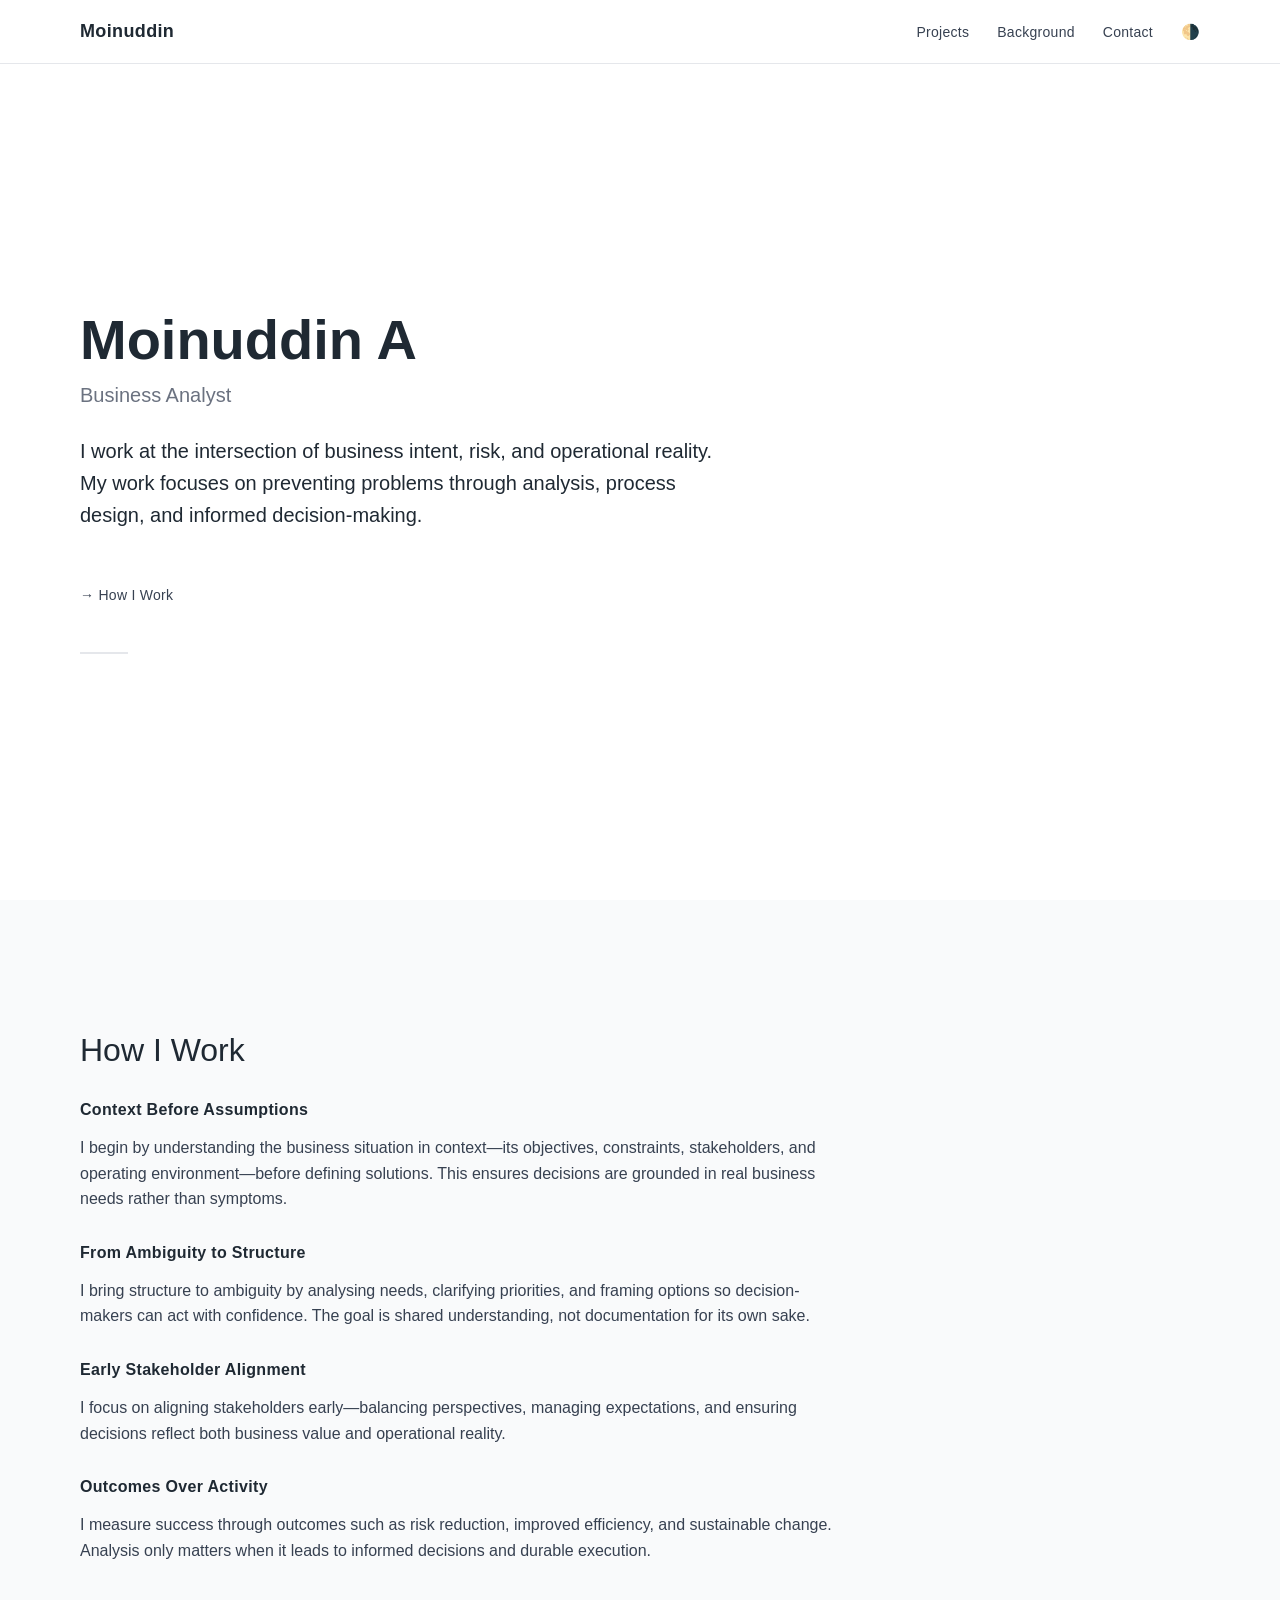
==== index.html @ 9711dbd6 "Add 'How I Work' section to index.html Added 'How I Work' section with detailed descriptions of work" ====
<!DOCTYPE html>
<html lang="en">
<head>
  <meta charset="UTF-8">
  <title>Moinuddin A | Business Analyst</title>
  <link rel="stylesheet" href="style.css">
</head>

<body>
  <!-- NAVIGATION BAR -->
<header class="navbar">
  <div class="nav-left">
    <span class="logo">Moinuddin</span>
  </div>

  <nav class="nav-right">
    <a href="projects.html">Projects</a>
    <a href="#">Background</a>
    <a href="#">Contact</a>
    <span class="theme-toggle">🌗</span>
  </nav>
</header>

  <!-- HERO SECTION -->
  <section class="hero">
    <div class="hero-left">
      <h1>Moinuddin A</h1>
      <h2>Business Analyst</h2>

      <p class="hook">
        I work at the intersection of business intent, risk, and operational reality.<br>
        My work focuses on preventing problems through analysis, process design, and informed decision-making.
       
      </p>
       <a href="#how-i-work" class="how-link">→ How I Work</a>

    

    <div class="hero-right">
      <!-- abstract visual will come later -->
    </div>
  </section>
  

 <!-- HOW I WORK SECTION -->
<section id="how-i-work" class="how-i-work">

  <h3>How I Work</h3>

  <div class="work-block">
    <h4>Context Before Assumptions</h4>
    <p>
      I begin by understanding the business situation in context—its objectives,
      constraints, stakeholders, and operating environment—before defining solutions.
      This ensures decisions are grounded in real business needs rather than symptoms.
    </p>
  </div>

  <div class="work-block">
    <h4>From Ambiguity to Structure</h4>
    <p>
      I bring structure to ambiguity by analysing needs, clarifying priorities,
      and framing options so decision-makers can act with confidence.
      The goal is shared understanding, not documentation for its own sake.
    </p>
  </div>

  <div class="work-block">
    <h4>Early Stakeholder Alignment</h4>
    <p>
      I focus on aligning stakeholders early—balancing perspectives, managing
      expectations, and ensuring decisions reflect both business value and
      operational reality.
    </p>
  </div>

  <div class="work-block">
    <h4>Outcomes Over Activity</h4>
    <p>
      I measure success through outcomes such as risk reduction, improved
      efficiency, and sustainable change. Analysis only matters when it leads
      to informed decisions and durable execution.
    </p>
  </div>

</section>
<script src="script.js"></script>
</body>
</html>
---- style.css ----
/* =========================
   GLOBAL RESET & BASE
   ========================= */

* {
  box-sizing: border-box;
}

body {
  margin: 0;
  font-family: -apple-system, BlinkMacSystemFont, "Segoe UI", Roboto, Arial, sans-serif;
  color: #1f2933;
  background: #ffffff;
}

/* =========================
   NAVBAR
   ========================= */

.navbar {
  position: fixed;
  top: 0;
  left: 0;
  right: 0;
  height: 64px;
  padding: 0 80px;
  display: flex;
  justify-content: space-between;
  align-items: center;
  background: #ffffff;
  border-bottom: 1px solid #e5e7eb;
  z-index: 1000;
}

.logo {
  font-size: 18px;
  font-weight: 600;
  letter-spacing: 0.02em;
}

.nav-right {
  display: flex;
  align-items: center;
  gap: 28px;
}

.nav-right a {
  text-decoration: none;
  color: #374151;
  font-size: 14px;
  letter-spacing: 0.02em;
}

.nav-right a:hover {
  color: #1e40af;
}

/* Active tab indicator (used on other pages) */
.nav-right a.active {
  border-bottom: 2px solid #1e40af;
  padding-bottom: 4px;
}

.theme-toggle {
  cursor: pointer;
  font-size: 15px;
}

/* =========================
   HERO SECTION
   ========================= */

.hero {
  display: flex;
  align-items: center;
  min-height: 100vh;
  padding: 140px 80px 80px;
}

.hero-left {
  width: 60%;
}

/* Subtle anchor under hero content */
.hero-left::after {
  content: "";
  display: block;
  margin-top: 48px;
  width: 48px;
  height: 2px;
  background-color: #e5e7eb;
}

.hero-right {
  width: 40%;
}

/* =========================
   TEXT HIERARCHY
   ========================= */

h1 {
  font-size: 56px;
  font-weight: 600;
  margin: 0 0 12px 0;
}

h2 {
  font-size: 20px;
  font-weight: 400;
  margin: 0 0 28px 0;
  color: #6b7280;
}

.hook {
  font-size: 20px;
  line-height: 1.6;
  max-width: 640px;
  margin-bottom: 32px;
}

/* =========================
   HOW I WORK LINK
   ========================= */

.how-link {
  display: inline-block;
  margin-top: 24px;
  font-size: 14px;
  color: #374151;
  text-decoration: none;
  letter-spacing: 0.02em;
}

.how-link:hover {
  color: #1e40af;
}

/* =========================
   HOW I WORK SECTION
   ========================= */

.how-i-work {
  padding: 100px 80px;
  background: #f9fafb;
}

.how-i-work h3 {
  font-size: 32px;
  font-weight: 500;
  margin-bottom: 32px;
}

.work-block {
  max-width: 760px;
  margin-bottom: 32px;
}

.work-block h4 {
  font-size: 16px;
  font-weight: 600;
  margin-bottom: 8px;
  letter-spacing: 0.02em;
}

.work-block p {
  font-size: 16px;
  line-height: 1.6;
  color: #374151;
}

/* =========================
   UTILITIES
   ========================= */

.hidden {
  display: none;
}
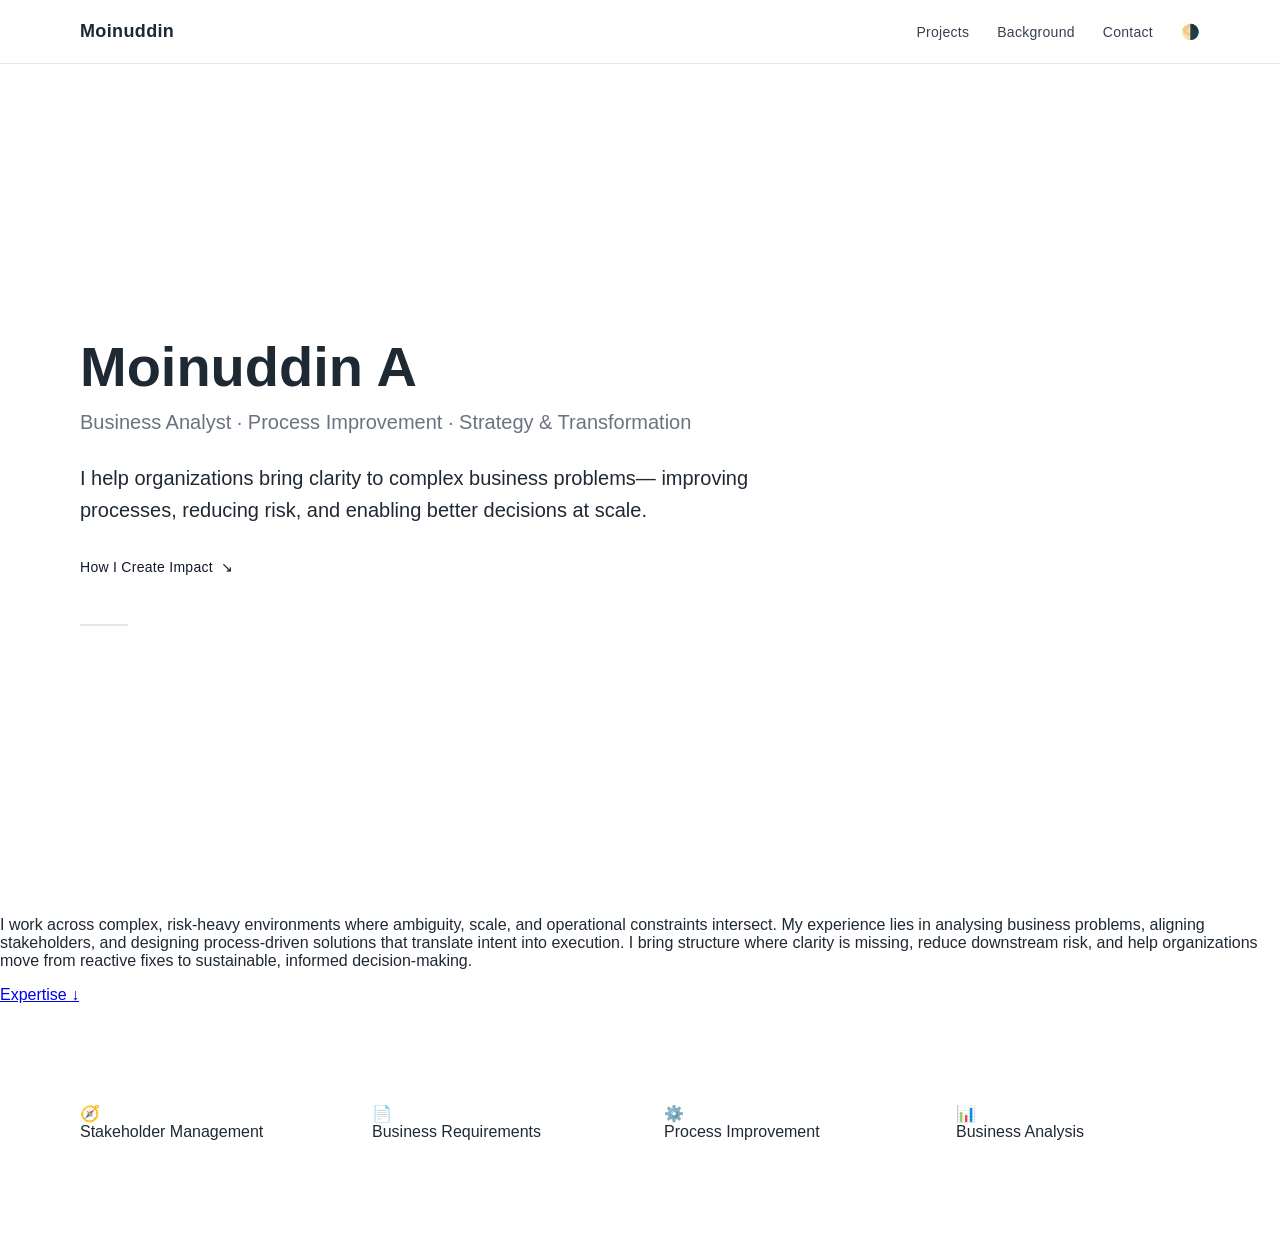
==== commit 94fa1edb: "Refactor index.html for improved clarity and structure Updated HTML structure and improved content f" ====
--- a/index.html
+++ b/index.html
@@ -1,89 +1,90 @@
 <!DOCTYPE html>
 <html lang="en">
 <head>
-  <meta charset="UTF-8">
+  <meta charset="UTF-8" />
   <title>Moinuddin A | Business Analyst</title>
-  <link rel="stylesheet" href="style.css">
+  <link rel="stylesheet" href="style.css" />
 </head>
 
 <body>
-  <!-- NAVIGATION BAR -->
-<header class="navbar">
-  <div class="nav-left">
-    <span class="logo">Moinuddin</span>
-  </div>
 
-  <nav class="nav-right">
-    <a href="projects.html">Projects</a>
-    <a href="#">Background</a>
-    <a href="#">Contact</a>
-    <span class="theme-toggle">🌗</span>
-  </nav>
-</header>
+  <!-- NAV -->
+  <header class="navbar">
+    <div class="logo">Moinuddin</div>
+    <nav class="nav-right">
+      <a href="projects.html">Projects</a>
+      <a href="#">Background</a>
+      <a href="#">Contact</a>
+      <span class="theme-toggle">🌗</span>
+    </nav>
+  </header>
 
-  <!-- HERO SECTION -->
+  <!-- HERO -->
   <section class="hero">
     <div class="hero-left">
       <h1>Moinuddin A</h1>
-      <h2>Business Analyst</h2>
+      <h2>Business Analyst · Process Improvement · Strategy & Transformation</h2>
 
       <p class="hook">
-        I work at the intersection of business intent, risk, and operational reality.<br>
-        My work focuses on preventing problems through analysis, process design, and informed decision-making.
-       
+        I help organizations bring clarity to complex business problems—
+        improving processes, reducing risk, and enabling better decisions at scale.
       </p>
-       <a href="#how-i-work" class="how-link">→ How I Work</a>
 
-    
-
-    <div class="hero-right">
-      <!-- abstract visual will come later -->
+      <a href="#how-i-work" class="how-link">
+        How I Create Impact <span>↘</span>
+      </a>
     </div>
   </section>
-  
 
- <!-- HOW I WORK SECTION -->
-<section id="how-i-work" class="how-i-work">
+  <!-- HOW I WORK : PARAGRAPH -->
+  <section id="how-i-work" class="how-work">
+    <div class="how-text">
+      <p>
+        I work across complex, risk-heavy environments where ambiguity,
+        scale, and operational constraints intersect.
+        My experience lies in analysing business problems,
+        aligning stakeholders, and designing process-driven solutions
+        that translate intent into execution.
+        I bring structure where clarity is missing,
+        reduce downstream risk,
+        and help organizations move from reactive fixes
+        to sustainable, informed decision-making.
+      </p>
+    </div>
 
-  <h3>How I Work</h3>
+    <div class="expertise-anchor">
+      <a href="#expertise">Expertise <span>↓</span></a>
+    </div>
+  </section>
 
-  <div class="work-block">
-    <h4>Context Before Assumptions</h4>
-    <p>
-      I begin by understanding the business situation in context—its objectives,
-      constraints, stakeholders, and operating environment—before defining solutions.
-      This ensures decisions are grounded in real business needs rather than symptoms.
-    </p>
-  </div>
+  <!-- EXPERTISE -->
+  <section id="expertise" class="expertise">
 
-  <div class="work-block">
-    <h4>From Ambiguity to Structure</h4>
-    <p>
-      I bring structure to ambiguity by analysing needs, clarifying priorities,
-      and framing options so decision-makers can act with confidence.
-      The goal is shared understanding, not documentation for its own sake.
-    </p>
-  </div>
+    <div class="skill" data-info="Aligning diverse stakeholders to establish shared understanding and informed decision-making.">
+      <div class="icon">🧭</div>
+      <span>Stakeholder Management</span>
+    </div>
 
-  <div class="work-block">
-    <h4>Early Stakeholder Alignment</h4>
-    <p>
-      I focus on aligning stakeholders early—balancing perspectives, managing
-      expectations, and ensuring decisions reflect both business value and
-      operational reality.
-    </p>
-  </div>
+    <div class="skill" data-info="Translating business needs into clear, structured requirements that guide delivery.">
+      <div class="icon">📄</div>
+      <span>Business Requirements</span>
+    </div>
 
-  <div class="work-block">
-    <h4>Outcomes Over Activity</h4>
-    <p>
-      I measure success through outcomes such as risk reduction, improved
-      efficiency, and sustainable change. Analysis only matters when it leads
-      to informed decisions and durable execution.
-    </p>
-  </div>
+    <div class="skill" data-info="Designing scalable, efficient processes that reduce operational risk and improve outcomes.">
+      <div class="icon">⚙️</div>
+      <span>Process Improvement</span>
+    </div>
 
-</section>
-<script src="script.js"></script>
+    <div class="skill" data-info="Using data to identify patterns, support decisions, and measure impact.">
+      <div class="icon">📊</div>
+      <span>Business Analysis</span>
+    </div>
+
+  </section>
+
+  <!-- TOOLTIP -->
+  <div id="tooltip"></div>
+
+  <script src="script.js"></script>
 </body>
 </html>
--- a/style.css
+++ b/style.css
@@ -1,5 +1,5 @@
 /* =========================
-   GLOBAL RESET & BASE
+   GLOBAL BASE
    ========================= */
 
 * {
@@ -14,7 +14,7 @@
 }
 
 /* =========================
-   NAVBAR
+   NAVIGATION BAR
    ========================= */
 
 .navbar {
@@ -55,12 +55,6 @@
   color: #1e40af;
 }
 
-/* Active tab indicator (used on other pages) */
-.nav-right a.active {
-  border-bottom: 2px solid #1e40af;
-  padding-bottom: 4px;
-}
-
 .theme-toggle {
   cursor: pointer;
   font-size: 15px;
@@ -81,7 +75,6 @@
   width: 60%;
 }
 
-/* Subtle anchor under hero content */
 .hero-left::after {
   content: "";
   display: block;
@@ -115,64 +108,95 @@
 .hook {
   font-size: 20px;
   line-height: 1.6;
-  max-width: 640px;
+  max-width: 680px;
   margin-bottom: 32px;
 }
 
 /* =========================
-   HOW I WORK LINK
+   HERO LINK
    ========================= */
 
 .how-link {
-  display: inline-block;
-  margin-top: 24px;
-  font-size: 14px;
-  color: #374151;
+  display: inline-flex;
+  align-items: center;
+  gap: 8px;
+  font-size: 14px;
+  color: #111827;
   text-decoration: none;
   letter-spacing: 0.02em;
 }
 
-.how-link:hover {
-  color: #1e40af;
-}
-
-/* =========================
-   HOW I WORK SECTION
-   ========================= */
-
-.how-i-work {
+.how-link span {
+  transition: transform 0.3s ease;
+}
+
+.how-link:hover span {
+  transform: translateX(4px);
+}
+
+/* =========================
+   IMPACT SECTION
+   ========================= */
+
+.impact {
   padding: 100px 80px;
   background: #f9fafb;
-}
-
-.how-i-work h3 {
-  font-size: 32px;
-  font-weight: 500;
-  margin-bottom: 32px;
-}
-
-.work-block {
-  max-width: 760px;
-  margin-bottom: 32px;
-}
-
-.work-block h4 {
+  border-top: 1px solid #e5e7eb;
+}
+
+.impact-text {
+  max-width: 820px;
+  font-size: 18px;
+  line-height: 1.7;
+  color: #1f2933;
+}
+
+.expertise-link {
+  display: inline-flex;
+  align-items: center;
+  gap: 8px;
+  margin-top: 40px;
+  font-size: 14px;
+  color: #111827;
+  text-decoration: none;
+}
+
+.expertise-link span {
+  transition: transform 0.3s ease;
+}
+
+.expertise-link:hover span {
+  transform: translateY(4px);
+}
+
+/* =========================
+   EXPERTISE SECTION
+   ========================= */
+
+.expertise {
+  padding: 100px 80px;
+  display: grid;
+  grid-template-columns: repeat(auto-fit, minmax(240px, 1fr));
+  gap: 48px;
+}
+
+.expertise-item {
+  max-width: 320px;
+}
+
+.expertise-item .icon {
+  font-size: 22px;
+}
+
+.expertise-item h4 {
+  margin: 16px 0 8px;
   font-size: 16px;
   font-weight: 600;
-  margin-bottom: 8px;
-  letter-spacing: 0.02em;
-}
-
-.work-block p {
-  font-size: 16px;
+  letter-spacing: 0.02em;
+}
+
+.expertise-item p {
+  font-size: 14px;
   line-height: 1.6;
-  color: #374151;
-}
-
-/* =========================
-   UTILITIES
-   ========================= */
-
-.hidden {
-  display: none;
-}
+  color: #4b5563;
+}
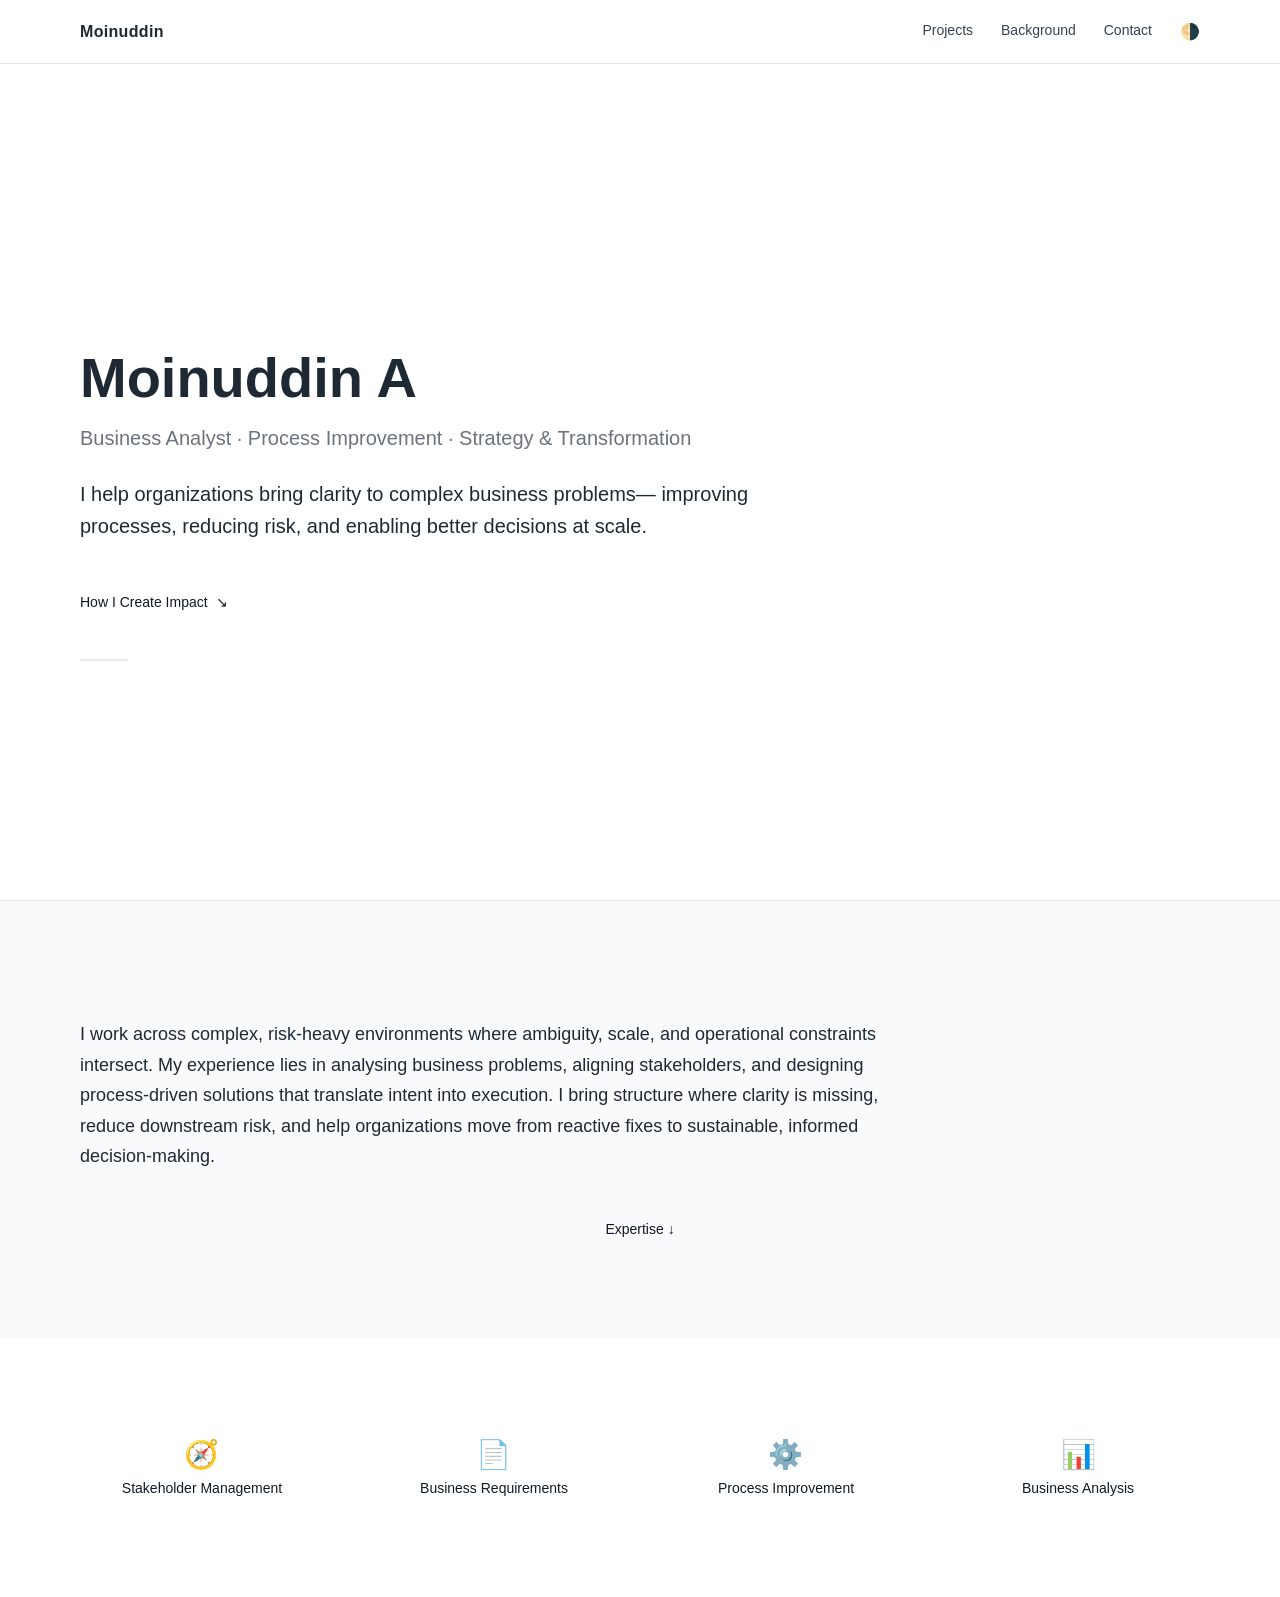
==== commit d5f242f4: "Update expertise anchor link and ID" ====
--- a/index.html
+++ b/index.html
@@ -52,9 +52,9 @@
       </p>
     </div>
 
-    <div class="expertise-anchor">
-      <a href="#expertise">Expertise <span>↓</span></a>
-    </div>
+  <div class="expertise-anchor">
+  <a href="#" id="expertiseToggle">Expertise <span>↓</span></a>
+</div>
   </section>
 
   <!-- EXPERTISE -->
--- a/style.css
+++ b/style.css
@@ -1,7 +1,4 @@
-/* =========================
-   GLOBAL BASE
-   ========================= */
-
+/* ===== BASE ===== */
 * {
   box-sizing: border-box;
 }
@@ -13,10 +10,7 @@
   background: #ffffff;
 }
 
-/* =========================
-   NAVIGATION BAR
-   ========================= */
-
+/* ===== NAV ===== */
 .navbar {
   position: fixed;
   top: 0;
@@ -33,14 +27,12 @@
 }
 
 .logo {
-  font-size: 18px;
   font-weight: 600;
   letter-spacing: 0.02em;
 }
 
 .nav-right {
   display: flex;
-  align-items: center;
   gap: 28px;
 }
 
@@ -48,31 +40,22 @@
   text-decoration: none;
   color: #374151;
   font-size: 14px;
-  letter-spacing: 0.02em;
 }
 
 .nav-right a:hover {
   color: #1e40af;
 }
 
-.theme-toggle {
-  cursor: pointer;
-  font-size: 15px;
-}
-
-/* =========================
-   HERO SECTION
-   ========================= */
-
+/* ===== HERO ===== */
 .hero {
+  min-height: 100vh;
+  padding: 140px 80px 80px;
   display: flex;
   align-items: center;
-  min-height: 100vh;
-  padding: 140px 80px 80px;
 }
 
 .hero-left {
-  width: 60%;
+  max-width: 720px;
 }
 
 .hero-left::after {
@@ -81,49 +64,35 @@
   margin-top: 48px;
   width: 48px;
   height: 2px;
-  background-color: #e5e7eb;
+  background: #e5e7eb;
 }
-
-.hero-right {
-  width: 40%;
-}
-
-/* =========================
-   TEXT HIERARCHY
-   ========================= */
 
 h1 {
   font-size: 56px;
-  font-weight: 600;
-  margin: 0 0 12px 0;
+  margin-bottom: 12px;
 }
 
 h2 {
   font-size: 20px;
   font-weight: 400;
-  margin: 0 0 28px 0;
   color: #6b7280;
+  margin-bottom: 28px;
 }
 
 .hook {
   font-size: 20px;
   line-height: 1.6;
-  max-width: 680px;
-  margin-bottom: 32px;
 }
 
-/* =========================
-   HERO LINK
-   ========================= */
-
+/* ===== HERO LINK ===== */
 .how-link {
   display: inline-flex;
   align-items: center;
   gap: 8px;
+  margin-top: 32px;
   font-size: 14px;
   color: #111827;
   text-decoration: none;
-  letter-spacing: 0.02em;
 }
 
 .how-link span {
@@ -134,69 +103,64 @@
   transform: translateX(4px);
 }
 
-/* =========================
-   IMPACT SECTION
-   ========================= */
-
-.impact {
+/* ===== HOW I WORK ===== */
+.how-work {
   padding: 100px 80px;
   background: #f9fafb;
   border-top: 1px solid #e5e7eb;
 }
 
-.impact-text {
+.how-text p {
   max-width: 820px;
   font-size: 18px;
   line-height: 1.7;
-  color: #1f2933;
 }
 
-.expertise-link {
-  display: inline-flex;
-  align-items: center;
-  gap: 8px;
-  margin-top: 40px;
+.expertise-anchor {
+  margin-top: 48px;
+  text-align: center;
+}
+
+.expertise-anchor a {
+  text-decoration: none;
   font-size: 14px;
   color: #111827;
-  text-decoration: none;
 }
 
-.expertise-link span {
-  transition: transform 0.3s ease;
-}
-
-.expertise-link:hover span {
-  transform: translateY(4px);
-}
-
-/* =========================
-   EXPERTISE SECTION
-   ========================= */
-
+/* ===== EXPERTISE ===== */
 .expertise {
   padding: 100px 80px;
   display: grid;
-  grid-template-columns: repeat(auto-fit, minmax(240px, 1fr));
+  grid-template-columns: repeat(auto-fit, minmax(200px, 1fr));
   gap: 48px;
+  justify-items: center;
 }
 
-.expertise-item {
-  max-width: 320px;
+.skill {
+  text-align: center;
+  cursor: pointer;
 }
 
-.expertise-item .icon {
-  font-size: 22px;
+.skill .icon {
+  font-size: 28px;
+  margin-bottom: 8px;
 }
 
-.expertise-item h4 {
-  margin: 16px 0 8px;
-  font-size: 16px;
-  font-weight: 600;
-  letter-spacing: 0.02em;
+.skill span {
+  font-size: 14px;
+  color: #111827;
 }
 
-.expertise-item p {
-  font-size: 14px;
-  line-height: 1.6;
-  color: #4b5563;
+/* ===== TOOLTIP ===== */
+#tooltip {
+  position: absolute;
+  background: #111827;
+  color: #ffffff;
+  padding: 10px 14px;
+  border-radius: 6px;
+  font-size: 13px;
+  line-height: 1.4;
+  max-width: 240px;
+  display: none;
+  z-index: 2000;
 }
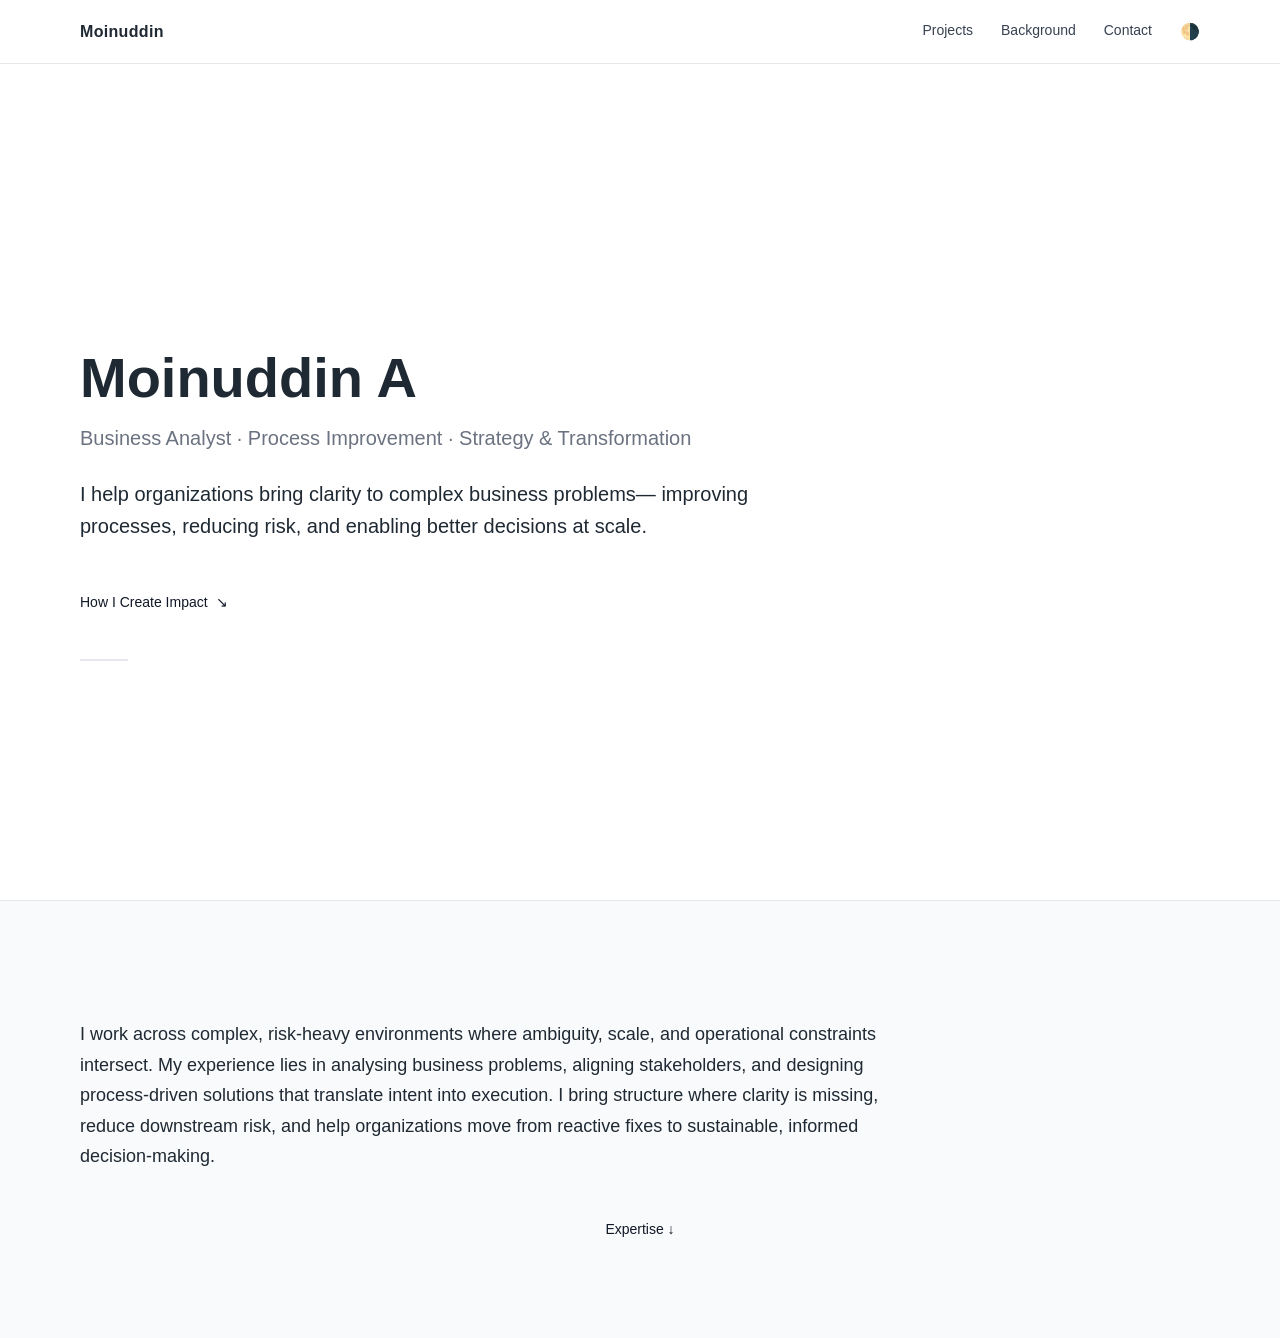
==== commit d6e168d6: "Fix expertise anchor link formatting" ====
--- a/index.html
+++ b/index.html
@@ -52,13 +52,13 @@
       </p>
     </div>
 
-  <div class="expertise-anchor">
-  <a href="#" id="expertiseToggle">Expertise <span>↓</span></a>
+ <div class="expertise-anchor">
+  <a href="#" id="expertiseToggle">Expertise ↓</a>
 </div>
   </section>
 
   <!-- EXPERTISE -->
-  <section id="expertise" class="expertise">
+  <section id="expertise" class="expertise hidden">
 
     <div class="skill" data-info="Aligning diverse stakeholders to establish shared understanding and informed decision-making.">
       <div class="icon">🧭</div>
--- a/style.css
+++ b/style.css
@@ -126,7 +126,26 @@
   font-size: 14px;
   color: #111827;
 }
+/* ===== COLLAPSED EXPERTISE ===== */
 
+.expertise.hidden {
+  display: none;
+}
+
+.expertise {
+  animation: fadeSlideUp 0.6s ease forwards;
+}
+
+@keyframes fadeSlideUp {
+  from {
+    opacity: 0;
+    transform: translateY(24px);
+  }
+  to {
+    opacity: 1;
+    transform: translateY(0);
+  }
+}
 /* ===== EXPERTISE ===== */
 .expertise {
   padding: 100px 80px;
@@ -164,3 +183,4 @@
   display: none;
   z-index: 2000;
 }
+
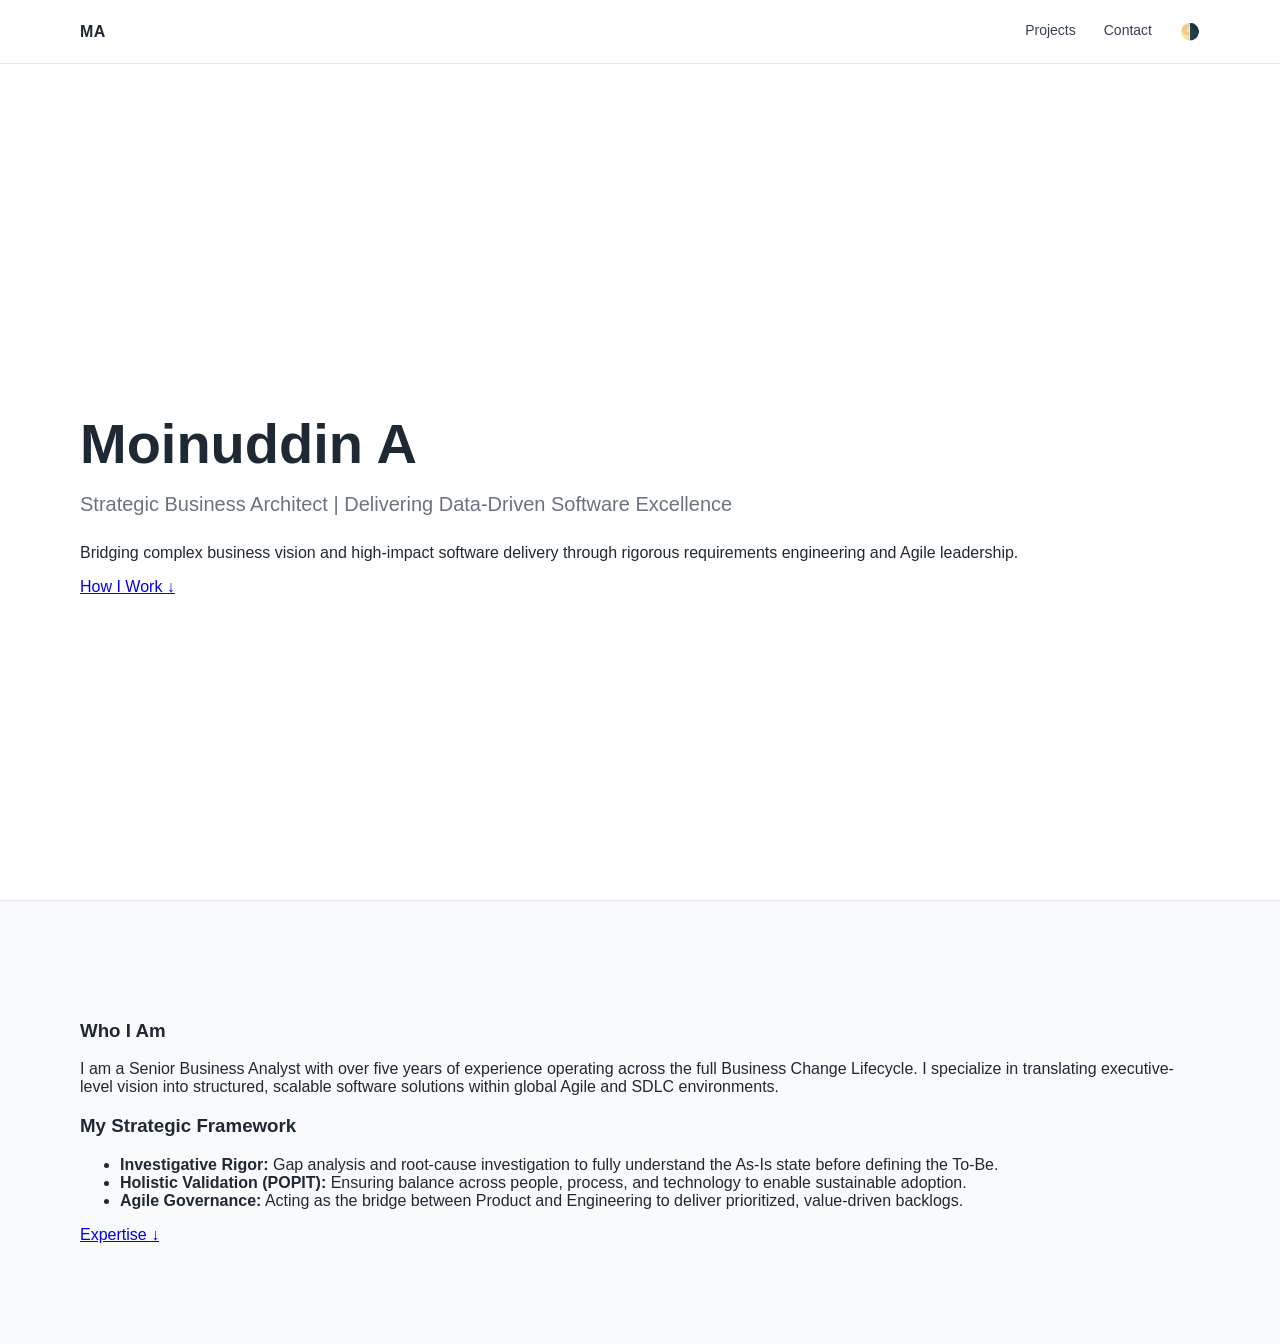
==== commit c130cddc: "Update title and restructure HTML layout" ====
--- a/index.html
+++ b/index.html
@@ -2,89 +2,114 @@
 <html lang="en">
 <head>
   <meta charset="UTF-8" />
-  <title>Moinuddin A | Business Analyst</title>
+  <title>Moinuddin A | Strategic Business Architect</title>
+  <meta name="viewport" content="width=device-width, initial-scale=1.0" />
   <link rel="stylesheet" href="style.css" />
 </head>
 
 <body>
 
-  <!-- NAV -->
-  <header class="navbar">
-    <div class="logo">Moinuddin</div>
-    <nav class="nav-right">
-      <a href="projects.html">Projects</a>
-      <a href="#">Background</a>
-      <a href="#">Contact</a>
-      <span class="theme-toggle">🌗</span>
-    </nav>
-  </header>
+<!-- ================= NAVBAR ================= -->
+<header class="navbar">
+  <div class="logo" id="homeBtn">MA</div>
 
-  <!-- HERO -->
-  <section class="hero">
-    <div class="hero-left">
-      <h1>Moinuddin A</h1>
-      <h2>Business Analyst · Process Improvement · Strategy & Transformation</h2>
+  <nav class="nav-right">
+    <a href="projects.html">Projects</a>
+    <a href="contact.html">Contact</a>
+    <span class="theme-toggle" id="themeToggle">🌗</span>
+  </nav>
+</header>
 
-      <p class="hook">
-        I help organizations bring clarity to complex business problems—
-        improving processes, reducing risk, and enabling better decisions at scale.
+<!-- ================= HERO ================= -->
+<section class="hero" id="home">
+  <div class="hero-center">
+    <h1>Moinuddin A</h1>
+
+    <h2>
+      Strategic Business Architect <span>|</span>
+      Delivering Data-Driven Software Excellence
+    </h2>
+
+    <p class="tagline">
+      Bridging complex business vision and high-impact software delivery
+      through rigorous requirements engineering and Agile leadership.
+    </p>
+
+    <a href="#" class="primary-action" id="howWorkBtn">
+      How I Work <span>↓</span>
+    </a>
+  </div>
+</section>
+
+<!-- ================= HOW I WORK (LAYER 1) ================= -->
+<section class="how-work hidden" id="howWork">
+  <div class="how-wrapper">
+
+    <div class="how-left">
+      <h3>Who I Am</h3>
+      <p>
+        I am a Senior Business Analyst with over five years of experience
+        operating across the full Business Change Lifecycle.
+        I specialize in translating executive-level vision into
+        structured, scalable software solutions within global
+        Agile and SDLC environments.
       </p>
 
-      <a href="#how-i-work" class="how-link">
-        How I Create Impact <span>↘</span>
-      </a>
-    </div>
-  </section>
-
-  <!-- HOW I WORK : PARAGRAPH -->
-  <section id="how-i-work" class="how-work">
-    <div class="how-text">
-      <p>
-        I work across complex, risk-heavy environments where ambiguity,
-        scale, and operational constraints intersect.
-        My experience lies in analysing business problems,
-        aligning stakeholders, and designing process-driven solutions
-        that translate intent into execution.
-        I bring structure where clarity is missing,
-        reduce downstream risk,
-        and help organizations move from reactive fixes
-        to sustainable, informed decision-making.
-      </p>
+      <h3>My Strategic Framework</h3>
+      <ul>
+        <li>
+          <strong>Investigative Rigor:</strong>
+          Gap analysis and root-cause investigation to fully
+          understand the As-Is state before defining the To-Be.
+        </li>
+        <li>
+          <strong>Holistic Validation (POPIT):</strong>
+          Ensuring balance across people, process, and technology
+          to enable sustainable adoption.
+        </li>
+        <li>
+          <strong>Agile Governance:</strong>
+          Acting as the bridge between Product and Engineering to
+          deliver prioritized, value-driven backlogs.
+        </li>
+      </ul>
     </div>
 
- <div class="expertise-anchor">
-  <a href="#" id="expertiseToggle">Expertise ↓</a>
-</div>
-  </section>
-
-  <!-- EXPERTISE -->
-  <section id="expertise" class="expertise hidden">
-
-    <div class="skill" data-info="Aligning diverse stakeholders to establish shared understanding and informed decision-making.">
-      <div class="icon">🧭</div>
-      <span>Stakeholder Management</span>
+    <div class="expertise-trigger">
+      <a href="#" id="expertiseBtn">Expertise <span>↓</span></a>
     </div>
 
-    <div class="skill" data-info="Translating business needs into clear, structured requirements that guide delivery.">
-      <div class="icon">📄</div>
-      <span>Business Requirements</span>
-    </div>
+  </div>
+</section>
 
-    <div class="skill" data-info="Designing scalable, efficient processes that reduce operational risk and improve outcomes.">
-      <div class="icon">⚙️</div>
-      <span>Process Improvement</span>
-    </div>
+<!-- ================= EXPERTISE (LAYER 2 – COLLAPSED) ================= -->
+<section class="expertise hidden" id="expertise">
 
-    <div class="skill" data-info="Using data to identify patterns, support decisions, and measure impact.">
-      <div class="icon">📊</div>
-      <span>Business Analysis</span>
-    </div>
+  <div class="skill" data-info="Elicitation, analysis, and documentation of functional specifications, user stories, and acceptance criteria.">
+    Requirements Engineering
+  </div>
 
-  </section>
+  <div class="skill" data-info="Modeling and optimization of enterprise workflows using BPMN 2.0 and UML diagrams.">
+    Business Process Modeling
+  </div>
 
-  <!-- TOOLTIP -->
-  <div id="tooltip"></div>
+  <div class="skill" data-info="Managing complex stakeholder ecosystems using RACI / RASCI to drive alignment.">
+    Stakeholder Management
+  </div>
 
-  <script src="script.js"></script>
+  <div class="skill" data-info="SQL-driven analysis and executive dashboards using Power BI and Tableau.">
+    Data Analytics & Visualization
+  </div>
+
+  <div class="skill" data-info="Leading QA and UAT validation to ensure alignment with the original business case.">
+    Solution Validation (QA/UAT)
+  </div>
+
+</section>
+
+<!-- ================= TOOLTIP ================= -->
+<div id="tooltip"></div>
+
+<script src="script.js"></script>
 </body>
 </html>
--- a/style.css
+++ b/style.css
@@ -183,4 +183,8 @@
   display: none;
   z-index: 2000;
 }
+#how-i-work,
+#expertise {
+  scroll-margin-top: 96px; /* 64px navbar + spacing */
+}
 
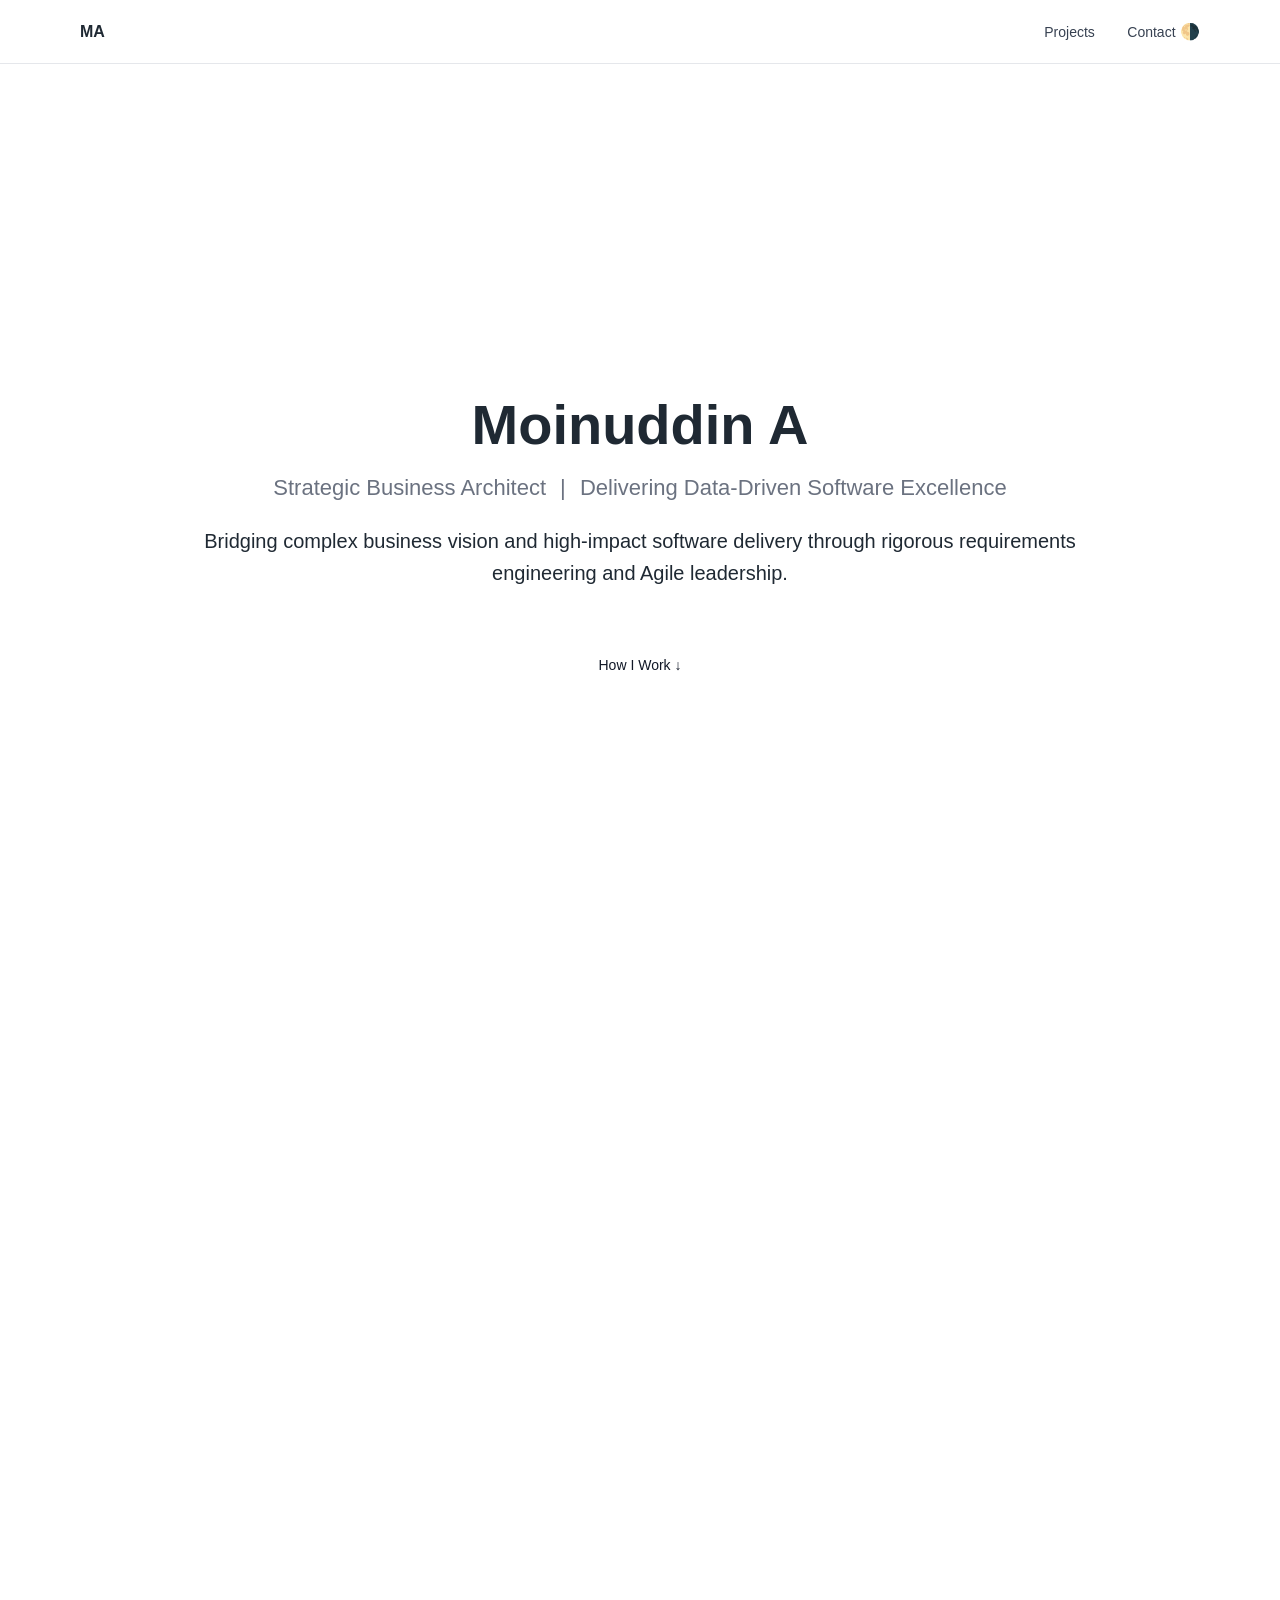
==== commit 4f3cefb0: "Remove 'hidden' class from how-work and expertise sections" ====
--- a/index.html
+++ b/index.html
@@ -42,7 +42,7 @@
 </section>
 
 <!-- ================= HOW I WORK (LAYER 1) ================= -->
-<section class="how-work hidden" id="howWork">
+<section class="how-work layer" id="howWork">
   <div class="how-wrapper">
 
     <div class="how-left">
@@ -83,7 +83,7 @@
 </section>
 
 <!-- ================= EXPERTISE (LAYER 2 – COLLAPSED) ================= -->
-<section class="expertise hidden" id="expertise">
+<section class="expertise layer" id="expertise">
 
   <div class="skill" data-info="Elicitation, analysis, and documentation of functional specifications, user stories, and acceptance criteria.">
     Requirements Engineering
--- a/style.css
+++ b/style.css
@@ -1,7 +1,5 @@
 /* ===== BASE ===== */
-* {
-  box-sizing: border-box;
-}
+* { box-sizing: border-box; }
 
 body {
   margin: 0;
@@ -10,7 +8,7 @@
   background: #ffffff;
 }
 
-/* ===== NAV ===== */
+/* ===== NAVBAR ===== */
 .navbar {
   position: fixed;
   top: 0;
@@ -28,146 +26,103 @@
 
 .logo {
   font-weight: 600;
-  letter-spacing: 0.02em;
-}
-
-.nav-right {
-  display: flex;
-  gap: 28px;
+  cursor: pointer;
 }
 
 .nav-right a {
-  text-decoration: none;
+  margin-left: 28px;
+  text-decoration: none;
+  font-size: 14px;
   color: #374151;
-  font-size: 14px;
-}
-
-.nav-right a:hover {
-  color: #1e40af;
 }
 
 /* ===== HERO ===== */
 .hero {
   min-height: 100vh;
-  padding: 140px 80px 80px;
+  padding-top: 120px;
   display: flex;
+  justify-content: center;
   align-items: center;
 }
 
-.hero-left {
-  max-width: 720px;
-}
-
-.hero-left::after {
-  content: "";
-  display: block;
-  margin-top: 48px;
-  width: 48px;
-  height: 2px;
-  background: #e5e7eb;
-}
-
-h1 {
+.hero-center {
+  text-align: center;
+  max-width: 900px;
+}
+
+.hero h1 {
   font-size: 56px;
-  margin-bottom: 12px;
-}
-
-h2 {
-  font-size: 20px;
+  margin-bottom: 16px;
+}
+
+.hero h2 {
+  font-size: 22px;
   font-weight: 400;
   color: #6b7280;
-  margin-bottom: 28px;
-}
-
-.hook {
+}
+
+.hero h2 span {
+  margin: 0 8px;
+}
+
+.tagline {
+  margin-top: 24px;
   font-size: 20px;
   line-height: 1.6;
 }
 
-/* ===== HERO LINK ===== */
-.how-link {
-  display: inline-flex;
-  align-items: center;
-  gap: 8px;
-  margin-top: 32px;
-  font-size: 14px;
+.primary-action {
+  display: inline-block;
+  margin-top: 48px;
+  font-size: 14px;
+  text-decoration: none;
   color: #111827;
-  text-decoration: none;
-}
-
-.how-link span {
-  transition: transform 0.3s ease;
-}
-
-.how-link:hover span {
-  transform: translateX(4px);
 }
 
 /* ===== HOW I WORK ===== */
 .how-work {
-  padding: 100px 80px;
+  padding: 120px 80px;
   background: #f9fafb;
-  border-top: 1px solid #e5e7eb;
-}
-
-.how-text p {
+}
+
+.how-wrapper {
+  max-width: 1100px;
+  margin: auto;
+}
+
+.how-left h3 {
+  margin-top: 32px;
+}
+
+.how-left p,
+.how-left li {
   max-width: 820px;
-  font-size: 18px;
   line-height: 1.7;
 }
 
-.expertise-anchor {
-  margin-top: 48px;
+.expertise-trigger {
   text-align: center;
-}
-
-.expertise-anchor a {
-  text-decoration: none;
-  font-size: 14px;
+  margin-top: 64px;
+}
+
+.expertise-trigger a {
+  font-size: 14px;
+  text-decoration: none;
   color: #111827;
 }
-/* ===== COLLAPSED EXPERTISE ===== */
-
-.expertise.hidden {
-  display: none;
-}
-
-.expertise {
-  animation: fadeSlideUp 0.6s ease forwards;
-}
-
-@keyframes fadeSlideUp {
-  from {
-    opacity: 0;
-    transform: translateY(24px);
-  }
-  to {
-    opacity: 1;
-    transform: translateY(0);
-  }
-}
+
 /* ===== EXPERTISE ===== */
 .expertise {
-  padding: 100px 80px;
+  padding: 120px 80px;
   display: grid;
-  grid-template-columns: repeat(auto-fit, minmax(200px, 1fr));
+  grid-template-columns: repeat(auto-fit, minmax(260px, 1fr));
   gap: 48px;
-  justify-items: center;
+  text-align: center;
 }
 
 .skill {
-  text-align: center;
+  font-size: 14px;
   cursor: pointer;
-}
-
-.skill .icon {
-  font-size: 28px;
-  margin-bottom: 8px;
-}
-
-.skill span {
-  font-size: 14px;
-  color: #111827;
 }
 
 /* ===== TOOLTIP ===== */
@@ -178,13 +133,97 @@
   padding: 10px 14px;
   border-radius: 6px;
   font-size: 13px;
-  line-height: 1.4;
+  display: none;
   max-width: 240px;
-  display: none;
   z-index: 2000;
 }
-#how-i-work,
+
+/* ===== UTIL ===== */
+.hidden { display: none; }
+/* ===== LAYER TRANSITIONS ===== */
+
+.layer {
+  opacity: 0;
+  transform: translateY(40px);
+  pointer-events: none;
+  transition: opacity 0.6s ease, transform 0.6s ease;
+}
+
+.layer.active {
+  opacity: 1;
+  transform: translateY(0);
+  pointer-events: auto;
+}
+
+/* ===== SCROLL OFFSET ===== */
+#howWork,
 #expertise {
-  scroll-margin-top: 96px; /* 64px navbar + spacing */
-}
-
+  scroll-margin-top: 96px;
+}
+/* ================= CONTACT PAGE ================= */
+
+.contact {
+  padding: 140px 80px 100px;
+  display: grid;
+  grid-template-columns: 1fr 1fr;
+  gap: 80px;
+}
+
+.contact-left h1 {
+  font-size: 48px;
+  margin-bottom: 24px;
+}
+
+.contact-intro {
+  font-size: 18px;
+  line-height: 1.6;
+  max-width: 520px;
+  margin-bottom: 32px;
+}
+
+.contact-details p {
+  margin-bottom: 12px;
+  font-size: 15px;
+}
+
+.contact-details a {
+  color: #1e40af;
+  text-decoration: none;
+}
+
+.cv-download {
+  display: inline-block;
+  margin-top: 32px;
+  padding: 12px 22px;
+  border: 1px solid #1f2933;
+  text-decoration: none;
+  font-size: 14px;
+  color: #1f2933;
+}
+
+/* ===== EMAIL CTA (NO FORM) ===== */
+
+.email-cta {
+  font-size: 15px;
+  line-height: 1.6;
+  margin-bottom: 20px;
+  max-width: 420px;
+}
+
+.email-button {
+  display: inline-block;
+  padding: 14px 28px;
+  background: #1f2933;
+  color: #ffffff;
+  text-decoration: none;
+  font-size: 14px;
+}
+
+/* ===== RESPONSIVE ===== */
+
+@media (max-width: 900px) {
+  .contact {
+    grid-template-columns: 1fr;
+    gap: 48px;
+  }
+}
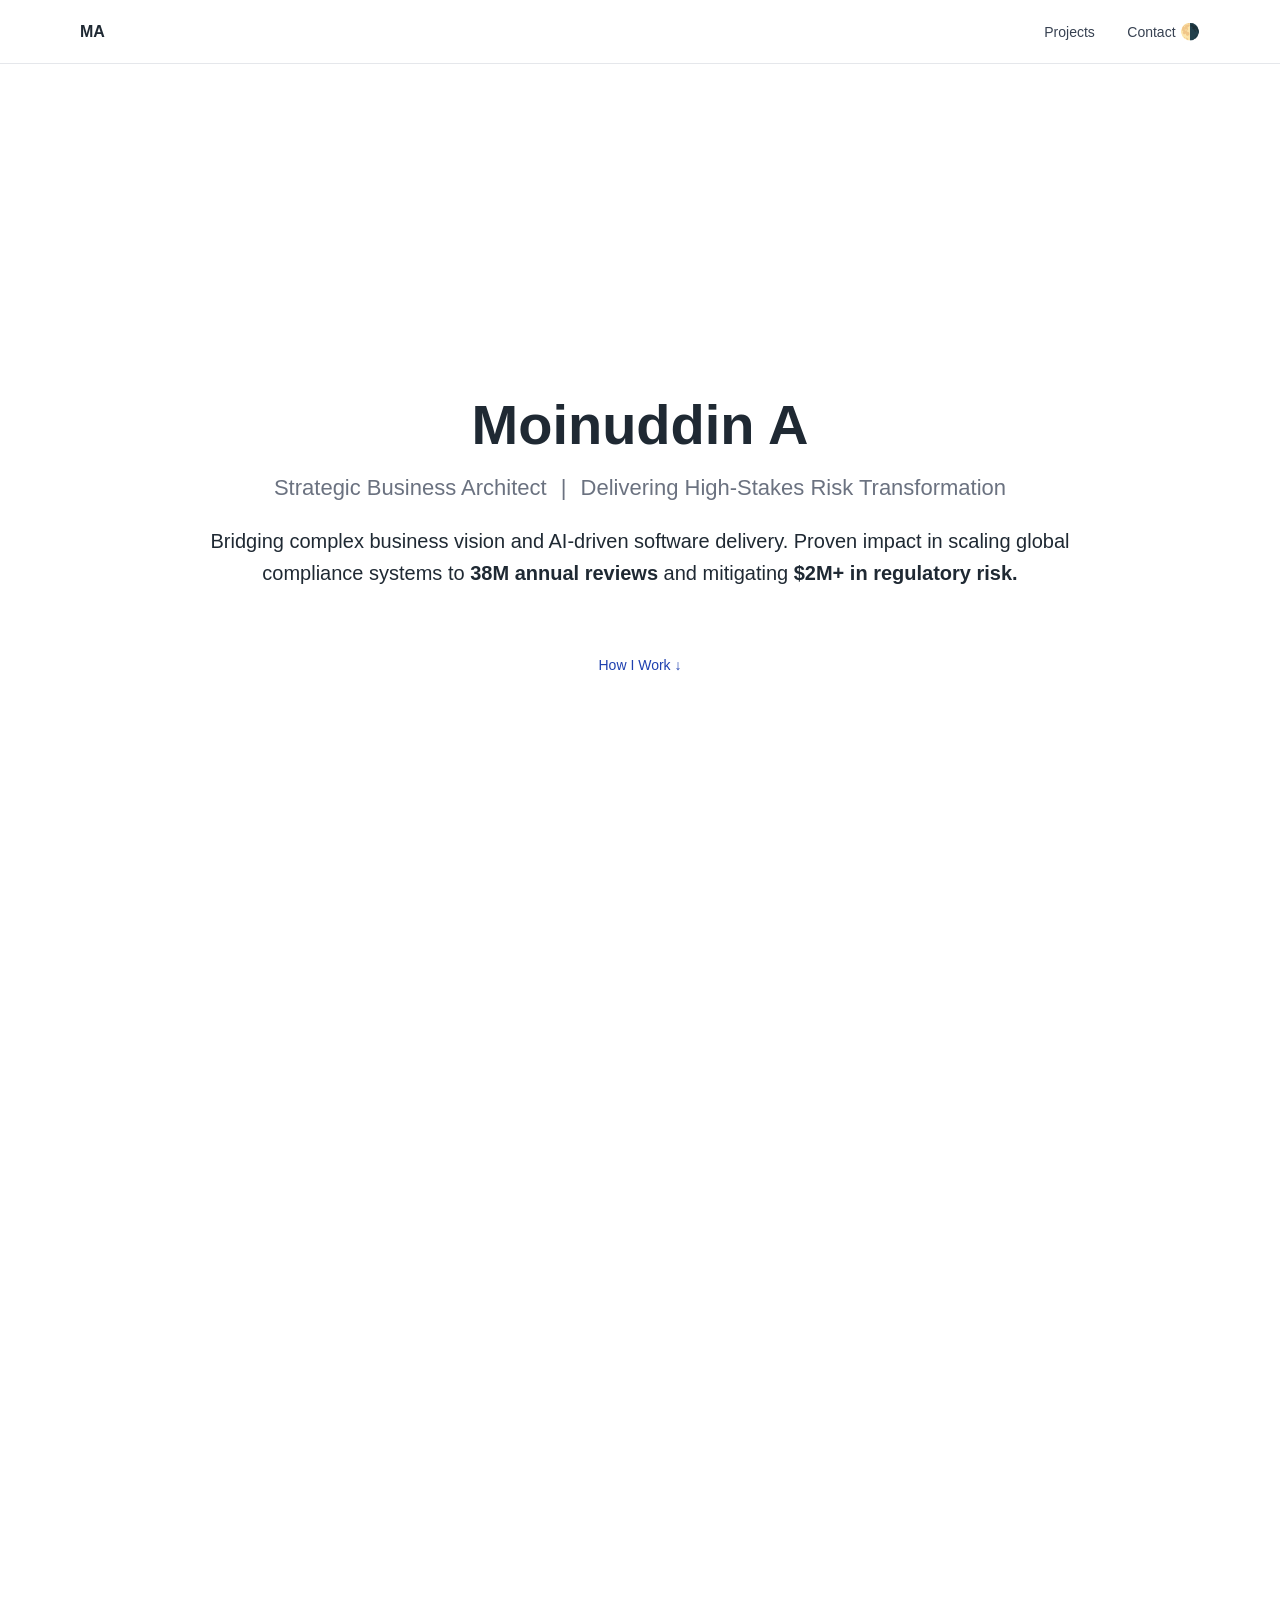
==== commit 7ba2b73c: "Update index.html" ====
--- a/index.html
+++ b/index.html
@@ -24,18 +24,16 @@
 <section class="hero" id="home">
   <div class="hero-center">
     <h1>Moinuddin A</h1>
-
     <h2>
       Strategic Business Architect <span>|</span>
-      Delivering Data-Driven Software Excellence
+      Delivering High-Stakes Risk Transformation
     </h2>
-
     <p class="tagline">
-      Bridging complex business vision and high-impact software delivery
-      through rigorous requirements engineering and Agile leadership.
+      Bridging complex business vision and AI-driven software delivery. 
+      Proven impact in scaling global compliance systems to <strong>38M annual reviews</strong> 
+      and mitigating <strong>$2M+ in regulatory risk.</strong>
     </p>
-
-    <a href="#" class="primary-action" id="howWorkBtn">
+    <a href="#howWork" class="primary-action" id="howWorkBtn">
       How I Work <span>↓</span>
     </a>
   </div>
@@ -44,36 +42,33 @@
 <!-- ================= HOW I WORK (LAYER 1) ================= -->
 <section class="how-work layer" id="howWork">
   <div class="how-wrapper">
-
     <div class="how-left">
       <h3>Who I Am</h3>
       <p>
-        I am a Senior Business Analyst with over five years of experience
-        operating across the full Business Change Lifecycle.
-        I specialize in translating executive-level vision into
-        structured, scalable software solutions within global
-        Agile and SDLC environments.
+        I am a Senior Business Analyst specializing in <strong>Strategy Analysis</strong> and 
+        <strong>Requirements Engineering</strong>. I operate at the intersection of 
+        Business Need and Technical Design, ensuring that every line of code translates into 
+        measurable Business Value.
       </p>
 
       <h3>My Strategic Framework</h3>
       <ul>
         <li>
-          <strong>Investigative Rigor:</strong>
-          Gap analysis and root-cause investigation to fully
-          understand the As-Is state before defining the To-Be.
+          <strong>Requirements Life Cycle Management:</strong>
+          Ensuring 100% traceability from executive vision to UAT through 
+          rigorous <strong>Verification & Validation</strong>.
         </li>
         <li>
-          <strong>Holistic Validation (POPIT):</strong>
-          Ensuring balance across people, process, and technology
-          to enable sustainable adoption.
+          <strong>Risk-Driven Design:</strong>
+          Utilizing <strong>Interface Analysis</strong> and <strong>Impact Assessments</strong> 
+          to build resilient, ML-backed governance models.
         </li>
         <li>
           <strong>Agile Governance:</strong>
-          Acting as the bridge between Product and Engineering to
-          deliver prioritized, value-driven backlogs.
+          Leading cross-functional squads to deliver high-integrity software 
+          products within <strong>AWS Cloud environments</strong>.
         </li>
       </ul>
-    </div>
 
     <div class="expertise-trigger">
       <a href="#" id="expertiseBtn">Expertise <span>↓</span></a>
@@ -85,24 +80,24 @@
 <!-- ================= EXPERTISE (LAYER 2 – COLLAPSED) ================= -->
 <section class="expertise layer" id="expertise">
 
-  <div class="skill" data-info="Elicitation, analysis, and documentation of functional specifications, user stories, and acceptance criteria.">
+ <div class="skill" data-info="Expertise in RADD, RTM, and Functional Specs for ML systems (EPS 2.0/DPS) utilizing BERT and NLP.">
     Requirements Engineering
   </div>
 
-  <div class="skill" data-info="Modeling and optimization of enterprise workflows using BPMN 2.0 and UML diagrams.">
-    Business Process Modeling
+  <div class="skill" data-info="AS-IS/TO-BE modeling using BPMN 2.0 to eliminate systemic bottlenecks and reduce latency by 40%.">
+    Process Optimization
   </div>
 
-  <div class="skill" data-info="Managing complex stakeholder ecosystems using RACI / RASCI to drive alignment.">
-    Stakeholder Management
+  <div class="skill" data-info="Maintaining the Program Risk Register and conducting Impact Assessments for global automation rollouts.">
+    Risk & Strategy Analysis
   </div>
 
-  <div class="skill" data-info="SQL-driven analysis and executive dashboards using Power BI and Tableau.">
-    Data Analytics & Visualization
+  <div class="skill" data-info="Advanced SQL data mining and Clustering Analysis (K-Means/DBSCAN) to identify structural overlaps.">
+    Data-Driven Analysis
   </div>
 
-  <div class="skill" data-info="Leading QA and UAT validation to ensure alignment with the original business case.">
-    Solution Validation (QA/UAT)
+  <div class="skill" data-info="Defining Acceptance Criteria and managing end-to-end UAT cycles for global marketplace scaling.">
+    Solution Validation
   </div>
 
 </section>
--- a/style.css
+++ b/style.css
@@ -1,11 +1,20 @@
+/* ===== DESIGN TOKENS ===== */
+:root {
+  --bg-main: #ffffff;
+  --bg-subtle: #f9fafb;
+  --text-primary: #1f2933;
+  --text-secondary: #6b7280;
+  --accent: #1e40af; /* deep strategic blue */
+  --border-subtle: #e5e7eb;
+}
 /* ===== BASE ===== */
 * { box-sizing: border-box; }
 
 body {
   margin: 0;
   font-family: -apple-system, BlinkMacSystemFont, "Segoe UI", Roboto, Arial, sans-serif;
-  color: #1f2933;
-  background: #ffffff;
+  background: var(--bg-main);
+color: var(--text-primary);
 }
 
 /* ===== NAVBAR ===== */
@@ -19,8 +28,8 @@
   display: flex;
   justify-content: space-between;
   align-items: center;
-  background: #ffffff;
-  border-bottom: 1px solid #e5e7eb;
+  background: var(--bg-main);
+  border-bottom: 1px solid var(--border-subtle);
   z-index: 1000;
 }
 
@@ -58,7 +67,7 @@
 .hero h2 {
   font-size: 22px;
   font-weight: 400;
-  color: #6b7280;
+  color: var(--text-secondary);
 }
 
 .hero h2 span {
@@ -76,7 +85,7 @@
   margin-top: 48px;
   font-size: 14px;
   text-decoration: none;
-  color: #111827;
+  color: var(--accent);
 }
 
 /* ===== HOW I WORK ===== */
@@ -154,6 +163,27 @@
   transform: translateY(0);
   pointer-events: auto;
 }
+/* ===== EXPERTISE ENTRY ANIMATION ===== */
+
+.expertise {
+  opacity: 0;
+  transform: translateY(40px);
+}
+
+.expertise.show {
+  animation: expertiseFadeIn 0.8s ease forwards;
+}
+
+@keyframes expertiseFadeIn {
+  from {
+    opacity: 0;
+    transform: translateY(40px);
+  }
+  to {
+    opacity: 1;
+    transform: translateY(0);
+  }
+}
 
 /* ===== SCROLL OFFSET ===== */
 #howWork,
@@ -227,3 +257,19 @@
     gap: 48px;
   }
 }
+/* ===== PAGE TRANSITIONS ===== */
+
+.page-enter {
+  animation: slideInFromRight 0.6s ease forwards;
+}
+
+@keyframes slideInFromRight {
+  from {
+    transform: translateX(100%);
+    opacity: 0.6;
+  }
+  to {
+    transform: translateX(0);
+    opacity: 1;
+  }
+}
